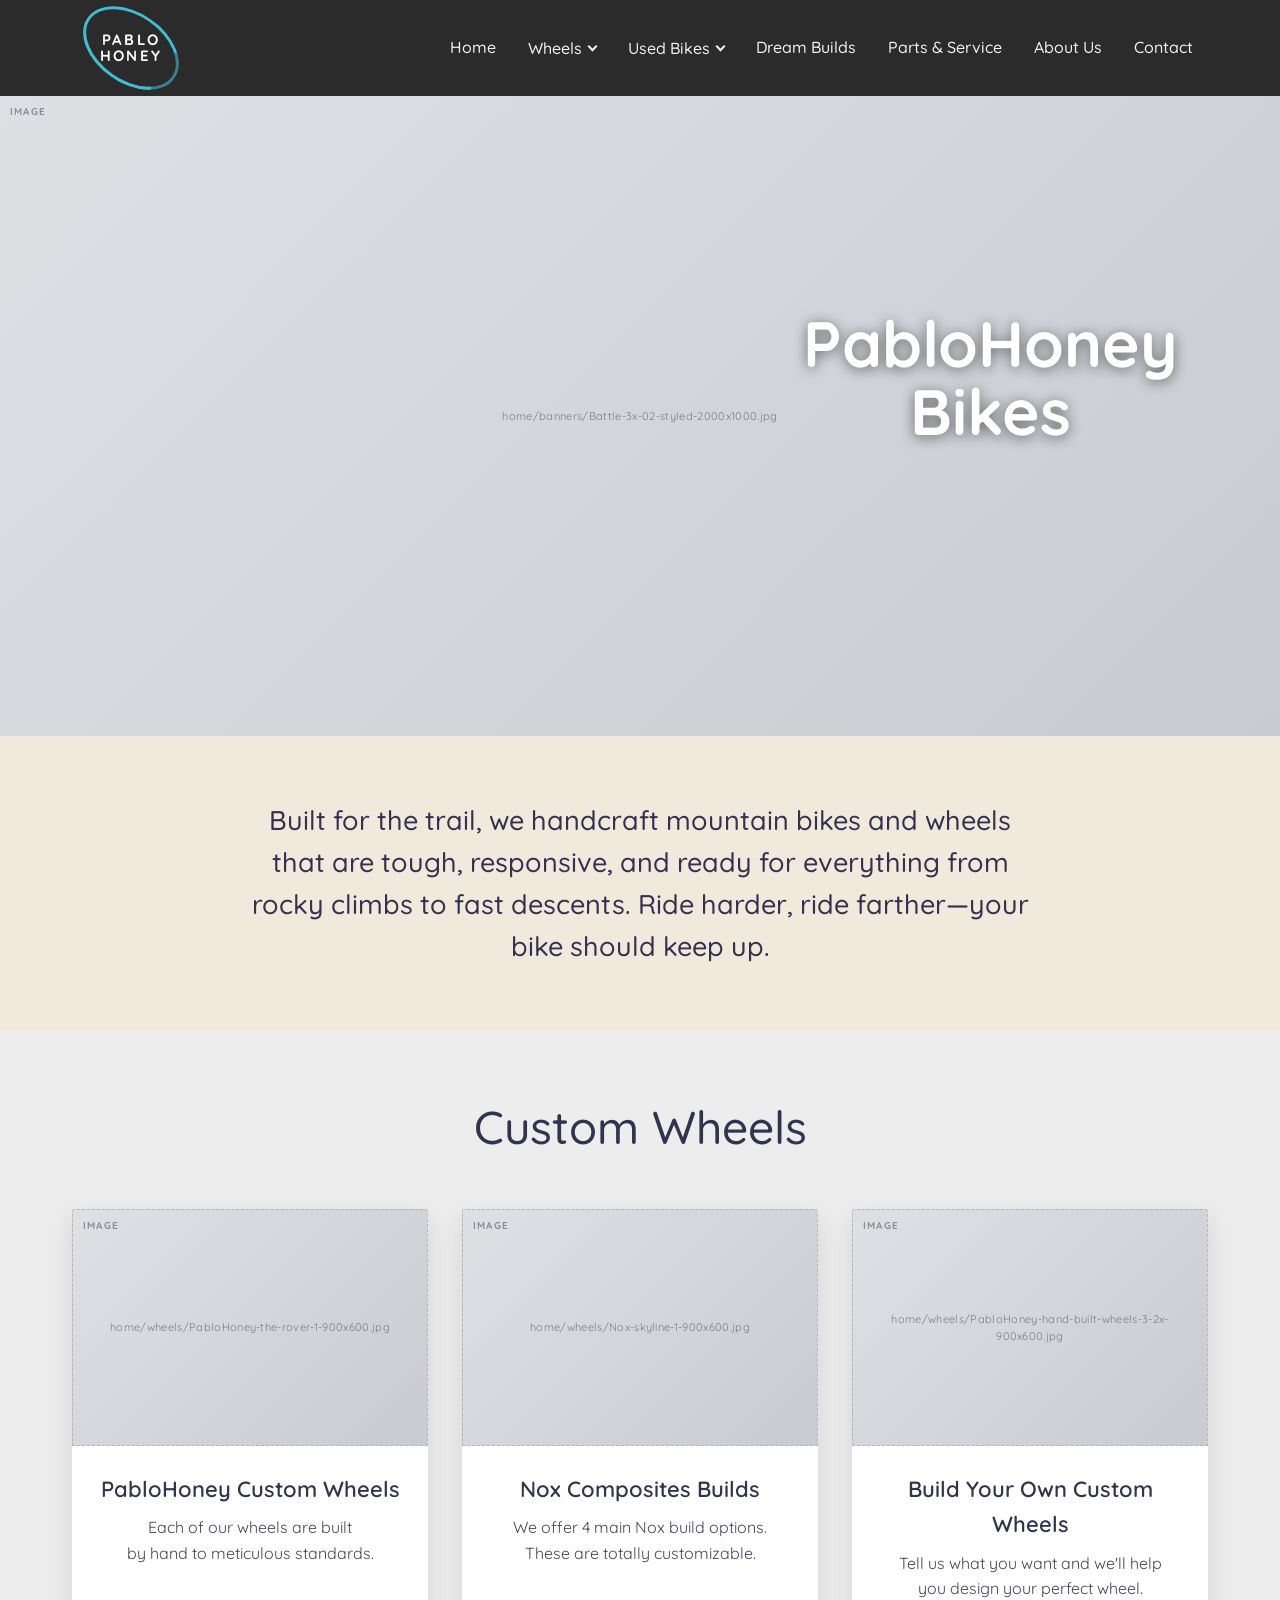
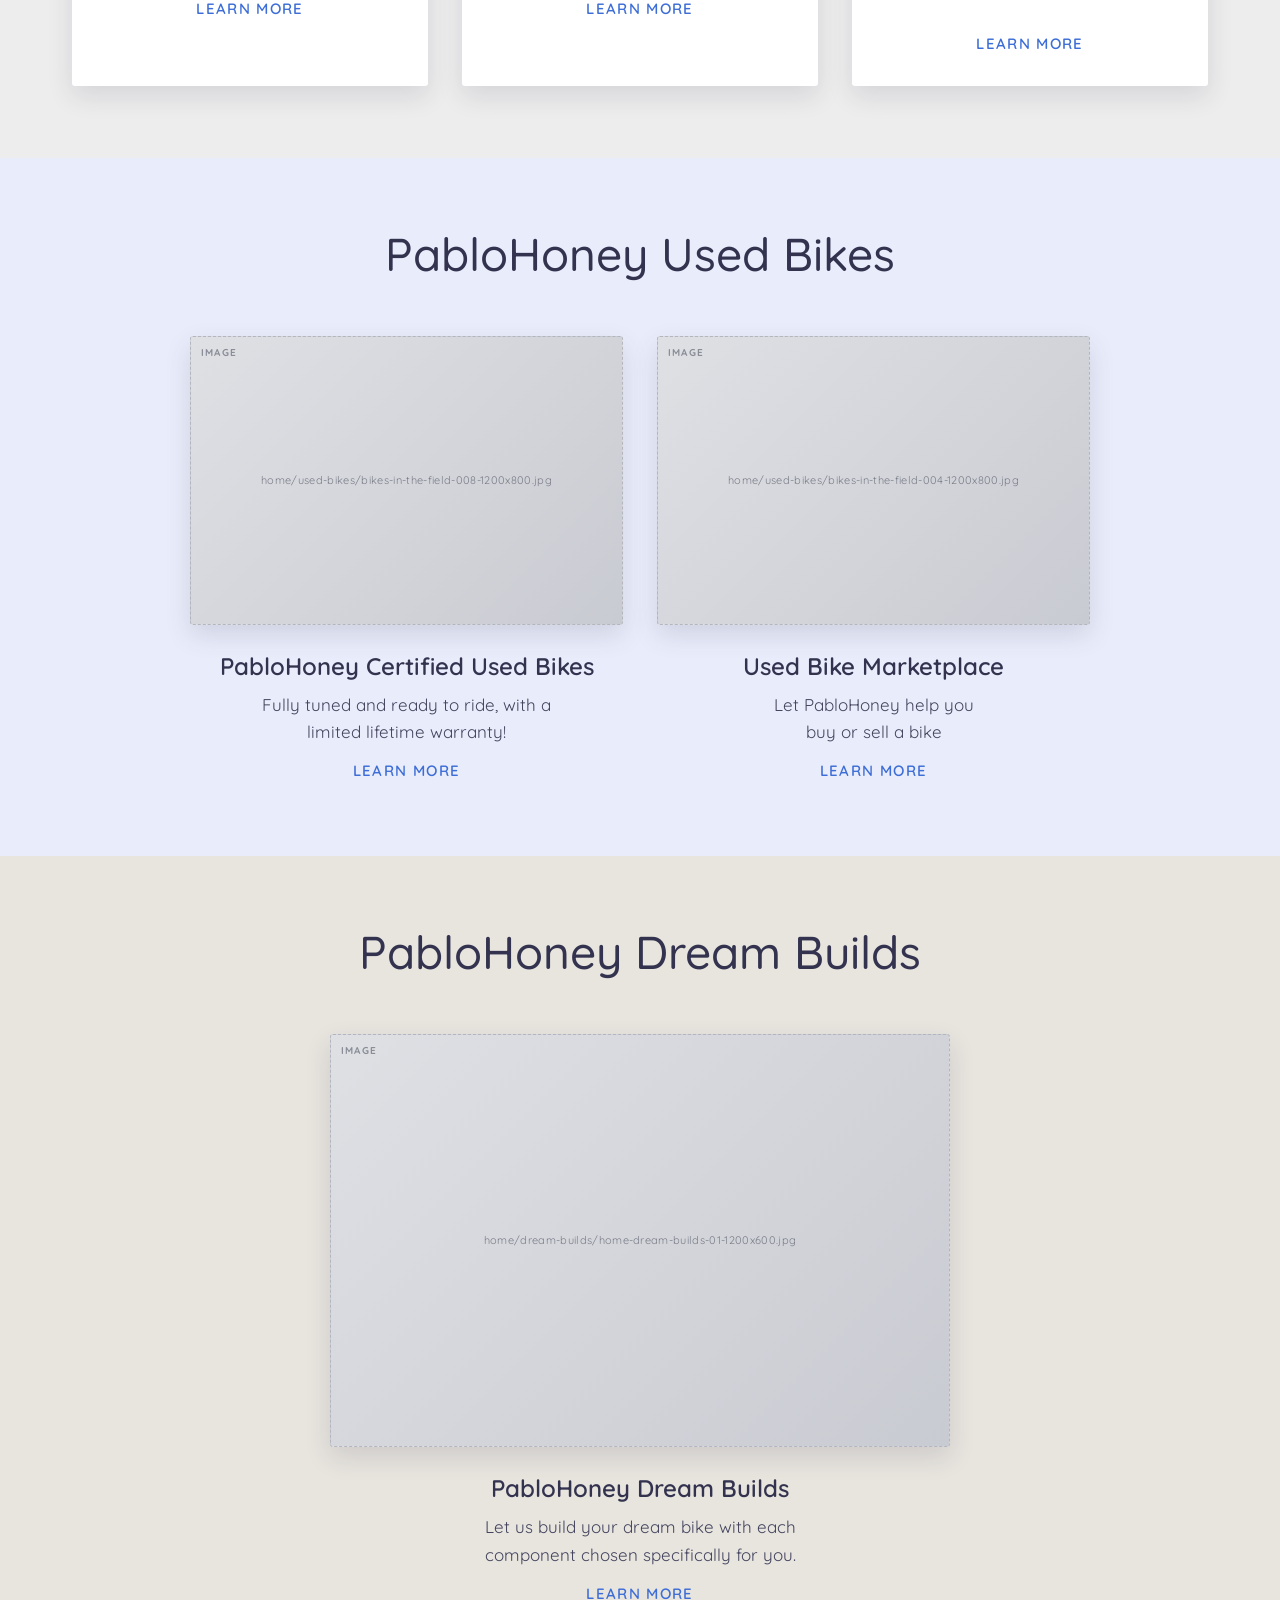
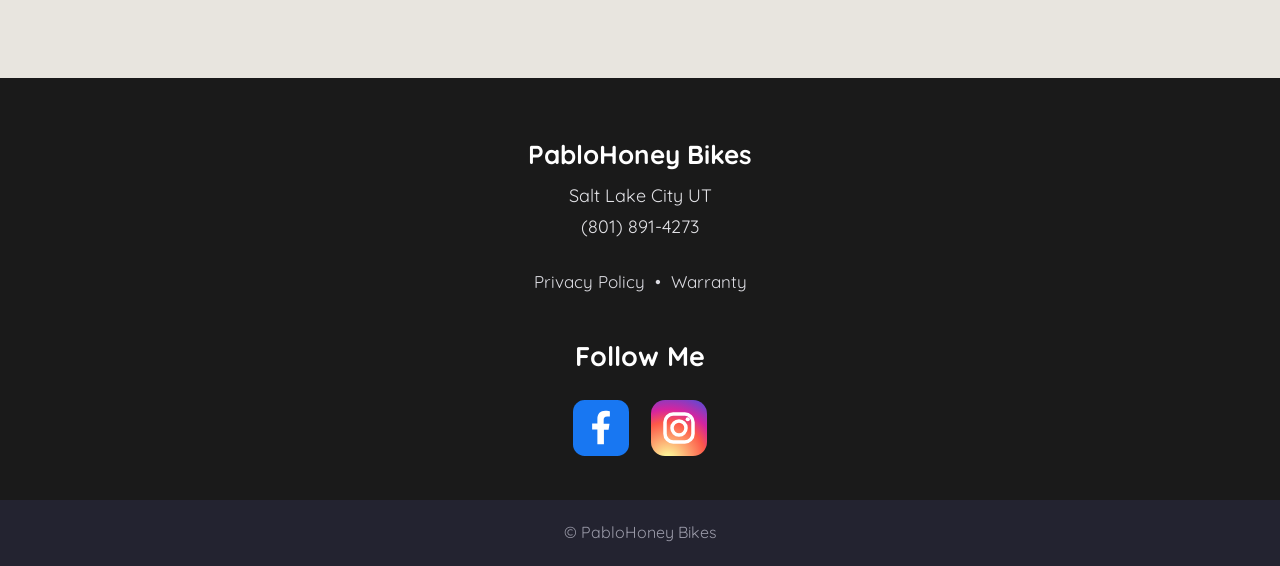
==== index.html @ 7b4810e5 "Initial 1:1 duplicate of PabloHoney Bikes site (home + 6 inner pages)" ====
<!DOCTYPE html>
<html lang="en">
<head>
<meta charset="UTF-8">
<meta name="viewport" content="width=device-width, initial-scale=1.0">
<title>PabloHoney Bikes - Home</title>
<meta name="description" content="Located in Salt Lake City, PabloHoney handcrafts mountain bikes and wheels that are tough, responsive, and ready for everything.">
<link rel="preconnect" href="https://fonts.googleapis.com">
<link rel="preconnect" href="https://fonts.gstatic.com" crossorigin>
<link href="https://fonts.googleapis.com/css2?family=Quicksand:wght@400;500;600;700&display=swap" rel="stylesheet">
<link rel="stylesheet" href="styles.css">
</head>
<body>

  <header>
    <div class="wrap bar">
      <button class="burger" id="burger" aria-label="Open menu"><span></span><span></span><span></span></button>
      <a href="index.html" class="logo" aria-label="PabloHoney Bikes">
        <span class="mark"><span class="ring"></span><span class="txt">PABLO<small>HONEY</small></span></span>
      </a>
      <nav class="desk">
        <ul class="menu">
          <li><a href="index.html">Home</a></li>
          <li><button class="top" type="button">Wheels <i class="caret"></i></button>
            <ul class="dropdown">
              <li><a href="#">Hand Built Wheels</a></li>
              <li><a href="custom-wheels.html">PabloHoney Custom Wheels</a></li>
              <li><a href="nox-builds.html">Nox Composites Builds</a></li>
              <li><a href="build-your-own.html">Build Your Own</a></li>
            </ul>
          </li>
          <li><button class="top" type="button">Used Bikes <i class="caret"></i></button>
            <ul class="dropdown">
              <li><a href="certified-used.html">Certified Used Bikes</a></li>
              <li><a href="used-marketplace.html">Used Bike Marketplace</a></li>
            </ul>
          </li>
          <li><a href="dream-builds.html">Dream Builds</a></li>
          <li><a href="#">Parts &amp; Service</a></li>
          <li><a href="#">About Us</a></li>
          <li><a href="#">Contact</a></li>
        </ul>
      </nav>
    </div>
  </header>

  <div class="scrim" id="scrim"></div>
  <aside class="drawer" id="drawer">
    <ul>
      <li class="item active"><a href="index.html">Home</a></li>
      <li class="item"><button class="top" type="button">Wheels <i class="chev"></i></button>
        <ul class="sub">
          <li><a href="#">Hand Built Wheels</a></li>
          <li><a href="custom-wheels.html">PabloHoney Custom Wheels</a></li>
          <li><a href="nox-builds.html">Nox Composites Builds</a></li>
          <li><a href="build-your-own.html">Build Your Own</a></li>
        </ul>
      </li>
      <li class="item"><button class="top" type="button">Used Bikes <i class="chev"></i></button>
        <ul class="sub">
          <li><a href="certified-used.html">Certified Used Bikes</a></li>
          <li><a href="used-marketplace.html">Used Bike Marketplace</a></li>
        </ul>
      </li>
      <li class="item"><a href="dream-builds.html">Dream Builds</a></li>
      <li class="item"><a href="#">Parts &amp; Service</a></li>
      <li class="item"><a href="#">About Us</a></li>
      <li class="item"><a href="#">Contact</a></li>
    </ul>
  </aside>

  <section class="hero">
    <div class="ph"><span>home/banners/Battle-3x-02-styled-2000x1000.jpg</span></div>
    <div class="htext">PabloHoney<br>Bikes</div>
  </section>

  <section class="intro">
    <div class="wrap">
      <p>Built for the trail, we handcraft mountain bikes and wheels that are tough, responsive, and ready for everything from rocky climbs to fast descents. Ride harder, ride farther&mdash;your bike should keep up.</p>
    </div>
  </section>

  <section class="sec wheels">
    <div class="wrap">
      <h2>Custom Wheels</h2>
      <div class="grid g3">
        <div class="card">
          <div class="ph"><span>home/wheels/PabloHoney-the-rover-1-900x600.jpg</span></div>
          <div class="cb"><h3>PabloHoney Custom Wheels</h3>
            <p>Each of our wheels are built<br>by hand to meticulous standards.</p>
            <a href="custom-wheels.html" class="learn">Learn More</a></div>
        </div>
        <div class="card">
          <div class="ph"><span>home/wheels/Nox-skyline-1-900x600.jpg</span></div>
          <div class="cb"><h3>Nox Composites Builds</h3>
            <p>We offer 4 main Nox build options.<br>These are totally customizable.</p>
            <a href="nox-builds.html" class="learn">Learn More</a></div>
        </div>
        <div class="card">
          <div class="ph"><span>home/wheels/PabloHoney-hand-built-wheels-3-2x-900x600.jpg</span></div>
          <div class="cb"><h3>Build Your Own Custom Wheels</h3>
            <p>Tell us what you want and we'll help<br>you design your perfect wheel.</p>
            <a href="build-your-own.html" class="learn">Learn More</a></div>
        </div>
      </div>
    </div>
  </section>

  <section class="sec used">
    <div class="wrap">
      <h2>PabloHoney Used Bikes</h2>
      <div class="grid g2">
        <div class="bare">
          <div class="ph"><span>home/used-bikes/bikes-in-the-field-008-1200x800.jpg</span></div>
          <h3>PabloHoney Certified Used Bikes</h3>
          <p>Fully tuned and ready to ride, with a<br>limited lifetime warranty!</p>
          <a href="certified-used.html" class="learn">Learn More</a>
        </div>
        <div class="bare">
          <div class="ph"><span>home/used-bikes/bikes-in-the-field-004-1200x800.jpg</span></div>
          <h3>Used Bike Marketplace</h3>
          <p>Let PabloHoney help you<br>buy or sell a bike</p>
          <a href="used-marketplace.html" class="learn">Learn More</a>
        </div>
      </div>
    </div>
  </section>

  <section class="sec dream">
    <div class="wrap">
      <h2>PabloHoney Dream Builds</h2>
      <div class="dreamwrap bare">
        <div class="ph"><span>home/dream-builds/home-dream-builds-01-1200x600.jpg</span></div>
        <h3>PabloHoney Dream Builds</h3>
        <p>Let us build your dream bike with each<br>component chosen specifically for you.</p>
        <a href="dream-builds.html" class="learn">Learn More</a>
      </div>
    </div>
  </section>

  <footer>
    <div class="fname">PabloHoney Bikes</div>
    <div class="fline">Salt Lake City UT</div>
    <div class="fline"><a href="tel:8018914273">(801) 891-4273</a></div>
    <div class="legal"><a href="#">Privacy Policy</a> &nbsp;&bull;&nbsp; <a href="#">Warranty</a></div>
    <div class="follow">Follow Me</div>
    <div class="socials">
      <a href="https://www.facebook.com/profile.php?id=61579531640419" target="_blank" rel="noopener" aria-label="Facebook">
        <svg viewBox="0 0 48 48"><rect width="48" height="48" rx="10" fill="#1877F2"/><path d="M30.5 25.5l.8-5.2h-5v-3.4c0-1.4.7-2.8 3-2.8h2.3V9.7s-2-.4-4-.4c-4.1 0-6.7 2.5-6.7 6.9v3.9h-4.5v5.2h4.5V38h5.6V25.5h3.7z" fill="#fff"/></svg>
      </a>
      <a href="https://www.instagram.com/pablohoneybikes" target="_blank" rel="noopener" aria-label="Instagram">
        <svg viewBox="0 0 48 48"><defs><radialGradient id="ig" cx="30%" cy="107%" r="150%">
          <stop offset="0%" stop-color="#fdf497"/><stop offset="5%" stop-color="#fdf497"/><stop offset="45%" stop-color="#fd5949"/><stop offset="60%" stop-color="#d6249f"/><stop offset="90%" stop-color="#285AEB"/></radialGradient></defs>
          <rect width="48" height="48" rx="12" fill="url(#ig)"/>
          <rect x="12" y="12" width="24" height="24" rx="7" fill="none" stroke="#fff" stroke-width="3"/>
          <circle cx="24" cy="24" r="6" fill="none" stroke="#fff" stroke-width="3"/>
          <circle cx="31.5" cy="16.5" r="1.8" fill="#fff"/></svg>
      </a>
    </div>
    <div class="copyright">&copy; PabloHoney Bikes</div>
  </footer>

<script src="site.js"></script>
</body>
</html>
---- styles.css ----
/* ===== PabloHoney Bikes - shared styles ===== */
:root{
  --header:#2b2b2b; --navy:#33334f; --navy-soft:#45455f; --blue:#3d6dd6;
  --cream:#f2e9dd; --lavender:#e9edfb; --gray-tex:#ededed; --warm-gray:#e8e5df;
  --cyan:#cbeef1; --footer:#1a1a1a; --footer-bar:#232330; --teal:#43c5da;
  --line:#d8d5cf; --field:#cfcfd6; --req:#d3453b; --maxw:1180px;
}
*{margin:0;padding:0;box-sizing:border-box}
html{scroll-behavior:smooth}
body{font-family:'Quicksand',system-ui,sans-serif;color:var(--navy);line-height:1.6;-webkit-font-smoothing:antialiased;background:#fff}
body.inner{background:var(--cream)}
a{color:inherit;text-decoration:none}
img{display:block;max-width:100%}
.wrap{max-width:var(--maxw);margin:0 auto;padding:0 22px}
.narrow{max-width:820px;margin:0 auto;padding:0 22px}

/* image placeholder (swap for real photo) */
.ph{position:relative;display:flex;align-items:center;justify-content:center;text-align:center;
    background:linear-gradient(135deg,#dfe0e4,#c9cbd2);color:#7a7d88;border:1px dashed #b3b6bf;
    font-size:11px;letter-spacing:.03em;overflow:hidden}
.ph::before{content:"IMAGE";position:absolute;top:8px;left:10px;font-weight:700;font-size:10px;letter-spacing:.12em;color:#8a8d98}
.ph span{padding:22px 14px;max-width:92%;word-break:break-word;line-height:1.5}

/* ---------- header ---------- */
header{position:sticky;top:0;z-index:200;background:var(--header)}
.bar{display:flex;align-items:center;height:96px;position:relative}
.burger{display:none;flex-direction:column;gap:6px;background:none;border:none;cursor:pointer;padding:6px}
.burger span{width:30px;height:3px;background:#e9e9e9;border-radius:2px}
.logo{display:flex;align-items:center;margin-right:auto}
.logo .mark{width:118px;height:82px;display:flex;align-items:center;justify-content:center;position:relative}
.logo .ring{position:absolute;inset:6px;border:3px solid var(--teal);border-radius:50%;border-right-color:transparent;transform:rotate(35deg);opacity:.95}
.logo .ring:after{content:"";position:absolute;inset:-3px;border:3px solid var(--teal);border-radius:50%;border-left-color:transparent;border-top-color:transparent;opacity:.6}
.logo .txt{position:relative;text-align:center;color:#fff;font-weight:700;letter-spacing:.14em;font-size:15px;line-height:1.05}
.logo .txt small{display:block;font-size:15px;font-weight:700}
nav.desk{margin-left:auto}
.menu{display:flex;align-items:center;gap:2px;list-style:none}
.menu>li{position:relative}
.menu>li>a,.menu>li>.top{display:flex;align-items:center;gap:7px;padding:10px 15px;color:#f0f0f0;font-weight:500;font-size:16px;background:none;border:none;cursor:pointer;font-family:inherit}
.menu>li>a:hover,.menu>li>.top:hover,.menu>li.open>.top{color:var(--blue)}
.caret{width:7px;height:7px;border-right:2px solid currentColor;border-bottom:2px solid currentColor;transform:rotate(45deg);margin-top:-3px}
.dropdown{position:absolute;top:100%;left:0;min-width:250px;background:#fff;list-style:none;padding:8px 0;border-radius:4px;box-shadow:0 14px 34px rgba(0,0,0,.22);opacity:0;visibility:hidden;transform:translateY(8px);transition:.18s}
.menu>li:hover .dropdown{opacity:1;visibility:visible;transform:translateY(0)}
.dropdown a{display:block;padding:11px 20px;color:var(--navy);font-size:15px;font-weight:500}
.dropdown a:hover{color:var(--blue);background:#f4f6fb}

/* mobile drawer */
.scrim{position:fixed;inset:0;background:rgba(0,0,0,.4);opacity:0;visibility:hidden;transition:.25s;z-index:300}
.scrim.show{opacity:1;visibility:visible}
.drawer{position:fixed;top:0;left:0;bottom:0;width:80%;max-width:360px;background:#fff;z-index:400;transform:translateX(-100%);transition:transform .28s ease;overflow-y:auto;padding-top:8px}
.drawer.show{transform:translateX(0)}
.drawer ul{list-style:none}
.drawer .item>a,.drawer .item>.top{display:flex;justify-content:space-between;align-items:center;width:100%;padding:20px 26px;font-size:22px;font-weight:500;color:var(--navy);border:none;border-bottom:1px solid #eee;background:none;cursor:pointer;font-family:inherit;text-align:left}
.drawer .item.active>a{color:var(--blue);background:#f5f5f5}
.drawer .item .chev{width:9px;height:9px;border-right:2px solid #9a9aa5;border-bottom:2px solid #9a9aa5;transform:rotate(-45deg)}
.drawer .sub{max-height:0;overflow:hidden;transition:max-height .25s ease;background:#fafafa}
.drawer .item.open .sub{max-height:340px}
.drawer .item.open .chev{transform:rotate(45deg)}
.drawer .sub a{display:block;padding:15px 40px;font-size:18px;color:var(--navy-soft);border-bottom:1px solid #eee}

/* ---------- home hero ---------- */
.hero{position:relative;width:100%;aspect-ratio:2/1;min-height:340px;display:flex;align-items:center;justify-content:flex-end}
.hero .ph{position:absolute;inset:0;width:100%;height:100%;border:none}
.hero .htext{position:relative;z-index:2;padding:0 8% 6% 0;text-align:center;color:#fff;font-weight:700;font-size:clamp(34px,6vw,64px);line-height:1.05;text-shadow:0 2px 14px rgba(0,0,0,.55)}
.intro{background:var(--cream);padding:64px 0}
.intro p{max-width:780px;margin:0 auto;text-align:center;font-size:clamp(20px,2.4vw,27px);font-weight:500;color:var(--navy);line-height:1.55}
.sec{padding:60px 0 72px}
.sec.wheels{background:var(--gray-tex)}.sec.used{background:var(--lavender)}.sec.dream{background:var(--warm-gray)}
.sec h2{text-align:center;font-weight:500;font-size:clamp(30px,4.4vw,46px);color:var(--navy);margin-bottom:44px}
.grid{display:grid;gap:34px}
.grid.g3{grid-template-columns:repeat(3,1fr)}
.grid.g2{grid-template-columns:repeat(2,1fr);max-width:900px;margin:0 auto}
.card{background:#fff;border-radius:3px;box-shadow:0 10px 26px rgba(40,40,70,.12);overflow:hidden;text-align:center}
.card .ph{width:100%;aspect-ratio:3/2}
.card .cb{padding:26px 22px 30px}
.card h3{font-weight:600;font-size:22px;color:var(--navy);margin-bottom:8px}
.card p{font-size:16px;color:var(--navy-soft);margin-bottom:16px}
.bare{text-align:center}
.bare .ph{width:100%;aspect-ratio:3/2;border-radius:3px;box-shadow:0 10px 26px rgba(40,40,70,.14)}
.bare h3{font-weight:600;font-size:24px;color:var(--navy);margin-top:22px}
.bare p{font-size:17px;color:var(--navy-soft);margin-top:6px}
.dreamwrap{max-width:620px;margin:0 auto}
.learn{display:inline-block;margin-top:14px;color:var(--blue);font-weight:600;font-size:15px;letter-spacing:.09em;text-transform:uppercase}
.learn:hover{text-decoration:underline}

/* ---------- inner page banner ---------- */
.banner{background:var(--cyan);position:relative;overflow:hidden;padding:46px 0 58px}
.banner h1{color:var(--navy);font-weight:500;font-size:clamp(30px,5vw,46px);line-height:1.1}
.banner::after{content:"";position:absolute;left:0;right:0;bottom:-1px;height:46px;background:var(--cream);clip-path:polygon(0 100%,100% 0,100% 100%)}
.pagebody{padding:20px 0 60px}
.pagebody h2{font-weight:600;font-size:clamp(22px,3vw,30px);color:var(--navy);margin:6px 0 16px}
.pagebody h3.sub{font-weight:600;font-size:20px;color:var(--navy);margin:26px 0 10px}
.pagebody p{font-size:17px;color:var(--navy);margin-bottom:16px}
.pagebody a.link{color:var(--blue);font-weight:600}
.pagebody a.link:hover{text-decoration:underline}
.pagebody ul.checks,.pagebody ol.steps{margin:0 0 18px 22px}
.pagebody ul.checks li,.pagebody ol.steps li{font-size:17px;margin-bottom:7px}
.strong-note{font-weight:600;color:var(--navy)}

/* wheel option cards */
.wgrid{display:grid;grid-template-columns:repeat(auto-fit,minmax(240px,1fr));gap:26px;margin:26px 0 10px}
.wcard{background:#fff;border:1px solid var(--line);box-shadow:7px 7px 0 rgba(0,0,0,.06);padding:18px}
.wcard .t{color:var(--blue);font-weight:600;font-size:20px;margin-bottom:12px}
.wcard .ph{width:100%;aspect-ratio:4/3;margin-bottom:14px}
.wcard p{font-size:15px;color:var(--navy);margin:0}
.wcard .lm{color:var(--blue);font-style:italic;font-weight:600}

/* component image gallery (build your own) */
.gallery{display:grid;grid-template-columns:repeat(2,1fr);gap:20px;margin:28px 0}
.gallery .ph{aspect-ratio:3/2}

/* bike listings (certified used) */
.listing{background:#fff;border:1px solid var(--line);box-shadow:7px 7px 0 rgba(0,0,0,.06);padding:20px;margin-bottom:28px}
.listing .ph{width:100%;aspect-ratio:3/2;margin-bottom:16px}
.listing .lt{color:var(--blue);font-weight:600;font-size:22px;margin-bottom:6px}
.listing .type{font-weight:600;font-size:16px;margin-bottom:10px}
.listing ul{margin:0 0 12px 20px}
.listing ul li{font-size:15px;margin-bottom:4px}
.listing .price{font-weight:700;font-size:17px;margin-bottom:14px}
.btn-out{display:inline-block;border:1px solid var(--blue);color:var(--blue);padding:8px 22px;border-radius:6px;font-size:14px;font-weight:600}
.btn-out:hover{background:var(--blue);color:#fff}

/* ---------- forms ---------- */
.form-box{background:#fff;border:1px solid #2b2b2b;padding:34px 28px;max-width:660px;margin:40px auto 0}
.form-title{text-align:center;font-weight:700;font-size:22px;color:var(--navy);margin-bottom:22px;line-height:1.25}
.form-intro{font-weight:600;color:var(--navy);margin-bottom:20px}
.form-h{font-weight:600;font-size:24px;color:var(--navy);margin:26px 0 4px}
.helper{font-size:13px;color:#8a8a94;margin-bottom:12px}
.field{margin:16px 0}
.field label.q{display:block;font-size:17px;color:var(--navy);margin-bottom:7px;font-weight:500}
.req{color:var(--req)}
.form-box input[type=text],.form-box input[type=email],.form-box input[type=tel],.form-box textarea{
  width:100%;padding:12px;border:1px solid var(--field);border-radius:4px;font-family:inherit;font-size:16px;color:var(--navy);background:#fff}
.form-box textarea{min-height:110px;resize:vertical}
.opts{display:flex;flex-wrap:wrap;gap:10px 26px;margin-top:6px}
.opts label{display:flex;align-items:center;gap:8px;font-size:16px;color:var(--navy);cursor:pointer}
.dash{border:none;border-top:2px dashed #bcbcc4;margin:26px 0}
.disc-strong{font-weight:700;color:var(--navy);margin-top:8px}
.disc{color:var(--navy);margin-top:10px}
.captcha{display:flex;align-items:center;gap:12px;border:1px solid #d0d0d6;border-radius:4px;padding:12px 14px;max-width:300px;margin:22px 0;font-size:15px;color:#555;background:#fafafa}
.captcha .box{width:26px;height:26px;border:2px solid #c4c4cc;border-radius:3px;background:#fff}
.captcha .brand{margin-left:auto;font-size:10px;color:#9a9aa2;text-align:right;line-height:1.3}
.submit{background:var(--blue);color:#fff;border:none;padding:12px 30px;border-radius:6px;font-size:16px;font-weight:600;cursor:pointer;font-family:inherit}
.submit:hover{background:#335fc0}

/* social share row */
.share{display:flex;gap:8px;padding:22px 0 6px}
.share a{width:34px;height:34px;border-radius:5px;display:flex;align-items:center;justify-content:center;color:#fff;font-weight:700;font-size:15px}
.share .x{background:#000}.share .fb{background:#1877F2}.share .li{background:#0A66C2}.share .em{background:#6c7a89}

/* ---------- footer ---------- */
footer{background:var(--footer);color:#fff;text-align:center;padding:56px 20px 0}
footer .fname{font-weight:700;font-size:26px;margin-bottom:6px}
footer .fline{font-size:18px;color:#e2e2e6;margin:2px 0}
footer .fline a{color:#e2e2e6}
footer .legal{margin-top:26px;font-size:17px;color:#dcdce2}
footer .legal a:hover{color:var(--teal)}
footer .follow{margin-top:40px;font-weight:700;font-size:27px}
.socials{display:flex;gap:22px;justify-content:center;margin:22px 0 44px}
.socials a{width:56px;height:56px;display:flex;align-items:center;justify-content:center}
.socials svg{width:56px;height:56px}
.copyright{background:var(--footer-bar);color:#9a9aa8;padding:20px;font-size:16px;margin:0 -20px}

/* ---------- responsive ---------- */
@media(max-width:860px){
  .bar{height:78px}
  nav.desk{display:none}
  .burger{display:flex;margin-right:16px}
  .logo{margin:0 auto;transform:translateX(-23px)}
  .grid.g3,.grid.g2{grid-template-columns:1fr;max-width:520px;margin:0 auto}
  .hero{aspect-ratio:auto;min-height:440px}.hero .htext{padding:0 6% 40px 0}
  .gallery{grid-template-columns:1fr 1fr}
}
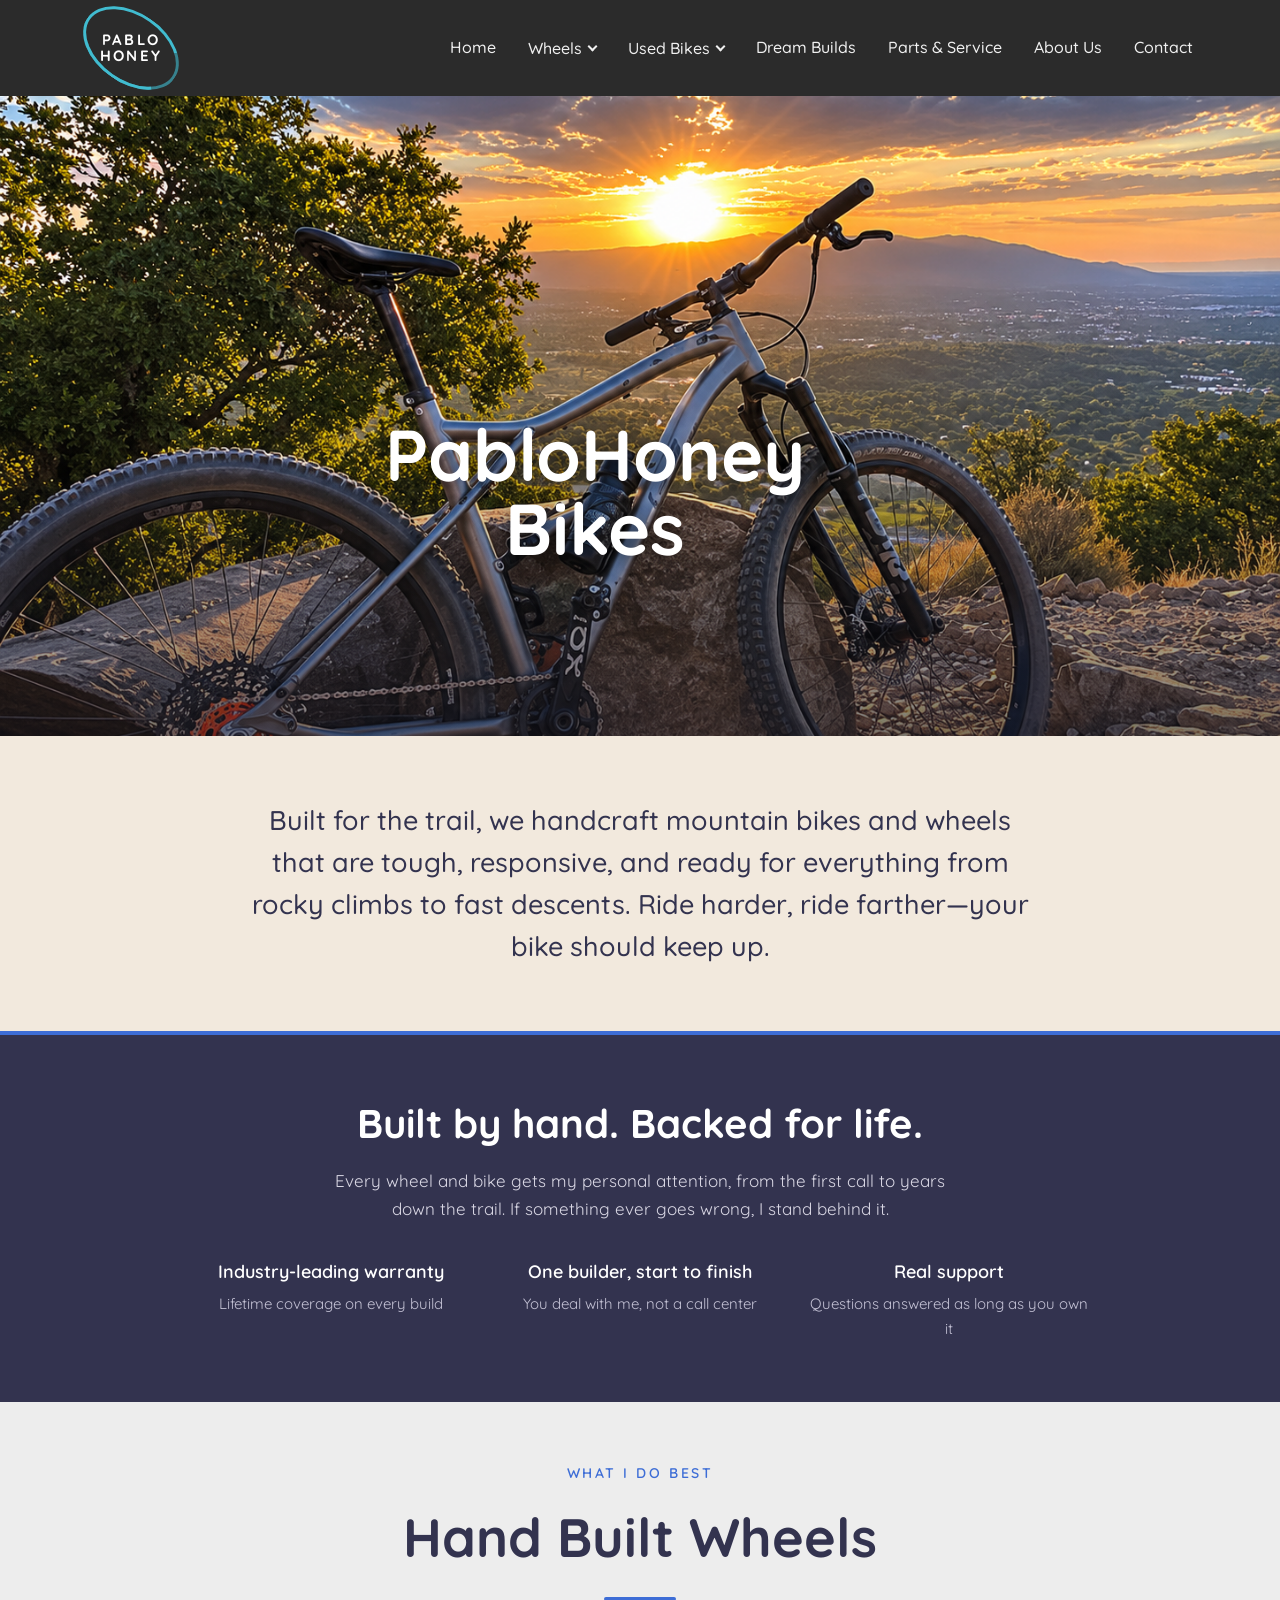
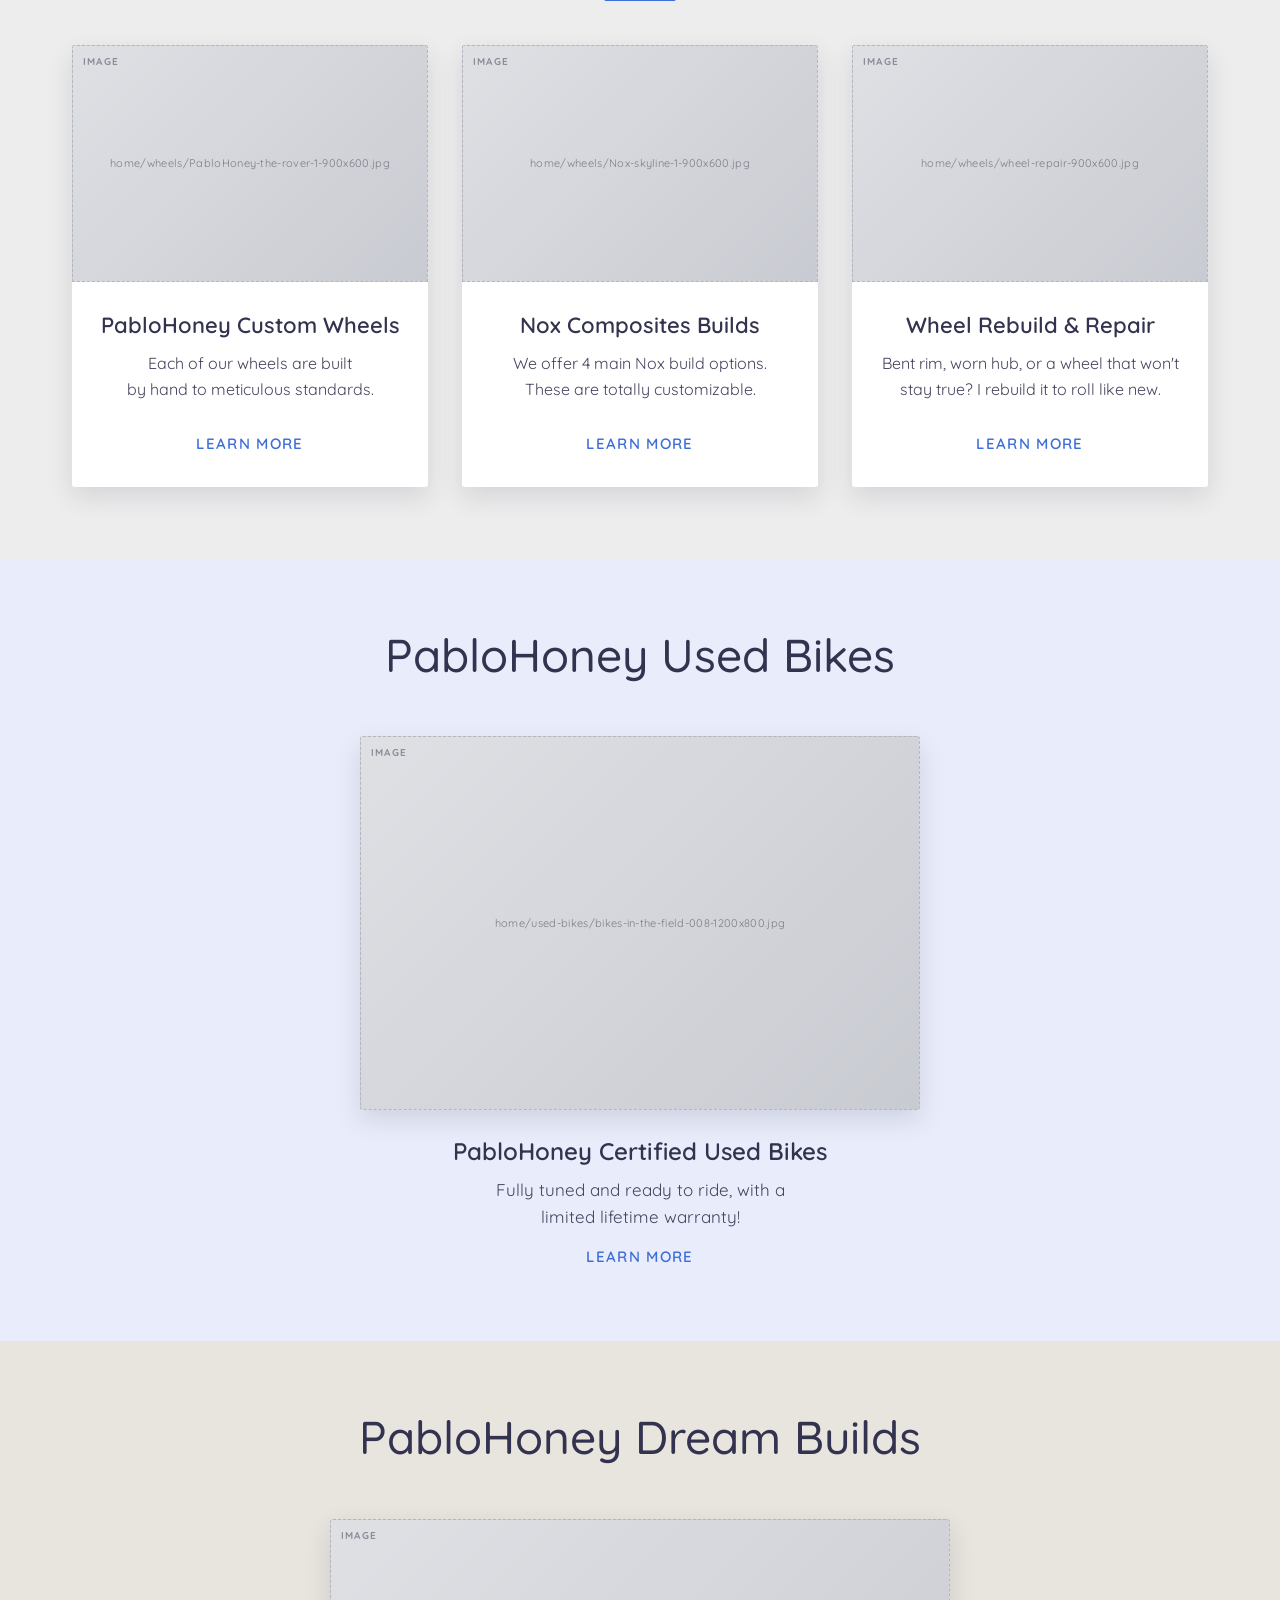
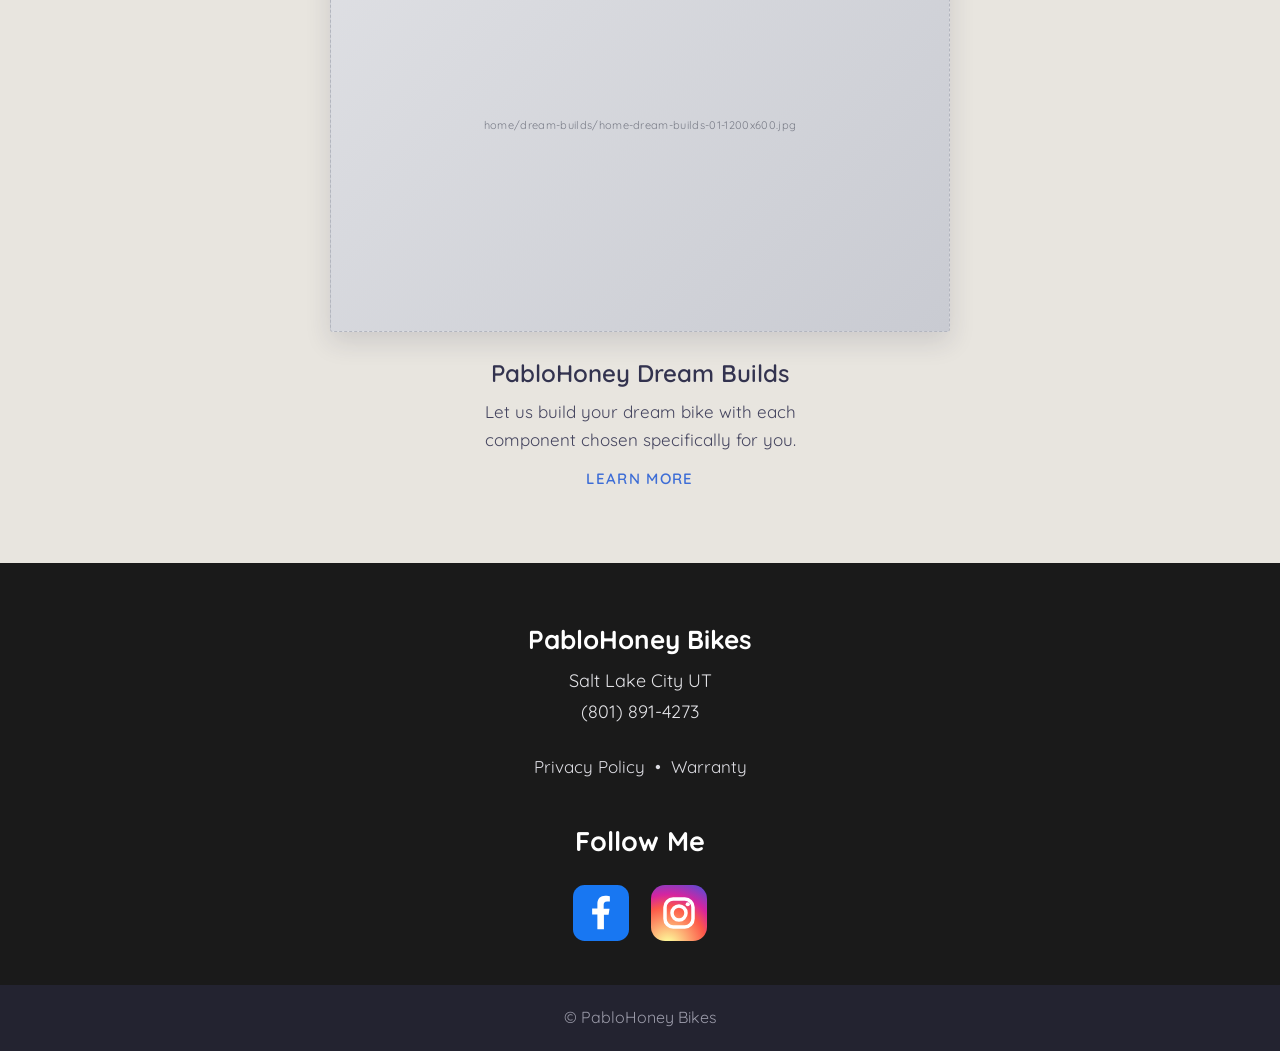
==== commit d07ae7c6: "Homepage revisions: new sunset hero, warranty band, Hand Built Wheels, rebuild/repair card, single u" ====
--- a/index.html
+++ b/index.html
@@ -4,7 +4,7 @@
 <meta charset="UTF-8">
 <meta name="viewport" content="width=device-width, initial-scale=1.0">
 <title>PabloHoney Bikes - Home</title>
-<meta name="description" content="Located in Salt Lake City, PabloHoney handcrafts mountain bikes and wheels that are tough, responsive, and ready for everything.">
+<meta name="description" content="Hand-built mountain bike wheels and custom dream bikes, built by hand in Salt Lake City and backed for life.">
 <link rel="preconnect" href="https://fonts.googleapis.com">
 <link rel="preconnect" href="https://fonts.gstatic.com" crossorigin>
 <link href="https://fonts.googleapis.com/css2?family=Quicksand:wght@400;500;600;700&display=swap" rel="stylesheet">
@@ -26,13 +26,12 @@
               <li><a href="#">Hand Built Wheels</a></li>
               <li><a href="custom-wheels.html">PabloHoney Custom Wheels</a></li>
               <li><a href="nox-builds.html">Nox Composites Builds</a></li>
-              <li><a href="build-your-own.html">Build Your Own</a></li>
+              <li><a href="#">Wheel Rebuild &amp; Repair</a></li>
             </ul>
           </li>
           <li><button class="top" type="button">Used Bikes <i class="caret"></i></button>
             <ul class="dropdown">
               <li><a href="certified-used.html">Certified Used Bikes</a></li>
-              <li><a href="used-marketplace.html">Used Bike Marketplace</a></li>
             </ul>
           </li>
           <li><a href="dream-builds.html">Dream Builds</a></li>
@@ -53,13 +52,12 @@
           <li><a href="#">Hand Built Wheels</a></li>
           <li><a href="custom-wheels.html">PabloHoney Custom Wheels</a></li>
           <li><a href="nox-builds.html">Nox Composites Builds</a></li>
-          <li><a href="build-your-own.html">Build Your Own</a></li>
+          <li><a href="#">Wheel Rebuild &amp; Repair</a></li>
         </ul>
       </li>
       <li class="item"><button class="top" type="button">Used Bikes <i class="chev"></i></button>
         <ul class="sub">
           <li><a href="certified-used.html">Certified Used Bikes</a></li>
-          <li><a href="used-marketplace.html">Used Bike Marketplace</a></li>
         </ul>
       </li>
       <li class="item"><a href="dream-builds.html">Dream Builds</a></li>
@@ -69,20 +67,37 @@
     </ul>
   </aside>
 
+  <!-- HERO -->
   <section class="hero">
-    <div class="ph"><span>home/banners/Battle-3x-02-styled-2000x1000.jpg</span></div>
-    <div class="htext">PabloHoney<br>Bikes</div>
+    <img class="hero-photo" src="hero-sunset.png" alt="Hand-built mountain bike at sunset overlooking the Salt Lake valley">
+    <div class="wrap hero-inner"><div class="htext">PabloHoney<br>Bikes</div></div>
   </section>
 
+  <!-- INTRO -->
   <section class="intro">
     <div class="wrap">
       <p>Built for the trail, we handcraft mountain bikes and wheels that are tough, responsive, and ready for everything from rocky climbs to fast descents. Ride harder, ride farther&mdash;your bike should keep up.</p>
     </div>
   </section>
 
+  <!-- PROMISE / WARRANTY -->
+  <section class="promise">
+    <div class="wrap">
+      <h2>Built by hand. Backed for life.</h2>
+      <p>Every wheel and bike gets my personal attention, from the first call to years down the trail. If something ever goes wrong, I stand behind it.</p>
+      <div class="promise-grid">
+        <div><strong>Industry-leading warranty</strong><span>Lifetime coverage on every build</span></div>
+        <div><strong>One builder, start to finish</strong><span>You deal with me, not a call center</span></div>
+        <div><strong>Real support</strong><span>Questions answered as long as you own it</span></div>
+      </div>
+    </div>
+  </section>
+
+  <!-- HAND BUILT WHEELS -->
   <section class="sec wheels">
     <div class="wrap">
-      <h2>Custom Wheels</h2>
+      <span class="eyebrow-blue">What I do best</span>
+      <h2 class="pop">Hand Built Wheels</h2>
       <div class="grid g3">
         <div class="card">
           <div class="ph"><span>home/wheels/PabloHoney-the-rover-1-900x600.jpg</span></div>
@@ -97,35 +112,31 @@
             <a href="nox-builds.html" class="learn">Learn More</a></div>
         </div>
         <div class="card">
-          <div class="ph"><span>home/wheels/PabloHoney-hand-built-wheels-3-2x-900x600.jpg</span></div>
-          <div class="cb"><h3>Build Your Own Custom Wheels</h3>
-            <p>Tell us what you want and we'll help<br>you design your perfect wheel.</p>
-            <a href="build-your-own.html" class="learn">Learn More</a></div>
+          <div class="ph"><span>home/wheels/wheel-repair-900x600.jpg</span></div>
+          <div class="cb"><h3>Wheel Rebuild &amp; Repair</h3>
+            <p>Bent rim, worn hub, or a wheel that won't<br>stay true? I rebuild it to roll like new.</p>
+            <a href="#" class="learn">Learn More</a></div>
         </div>
       </div>
     </div>
   </section>
 
+  <!-- USED BIKES (single) -->
   <section class="sec used">
     <div class="wrap">
       <h2>PabloHoney Used Bikes</h2>
-      <div class="grid g2">
+      <div class="single">
         <div class="bare">
           <div class="ph"><span>home/used-bikes/bikes-in-the-field-008-1200x800.jpg</span></div>
           <h3>PabloHoney Certified Used Bikes</h3>
           <p>Fully tuned and ready to ride, with a<br>limited lifetime warranty!</p>
           <a href="certified-used.html" class="learn">Learn More</a>
         </div>
-        <div class="bare">
-          <div class="ph"><span>home/used-bikes/bikes-in-the-field-004-1200x800.jpg</span></div>
-          <h3>Used Bike Marketplace</h3>
-          <p>Let PabloHoney help you<br>buy or sell a bike</p>
-          <a href="used-marketplace.html" class="learn">Learn More</a>
-        </div>
       </div>
     </div>
   </section>
 
+  <!-- DREAM BUILDS -->
   <section class="sec dream">
     <div class="wrap">
       <h2>PabloHoney Dream Builds</h2>
--- a/styles.css
+++ b/styles.css
@@ -170,3 +170,36 @@
   .hero{aspect-ratio:auto;min-height:440px}.hero .htext{padding:0 6% 40px 0}
   .gallery{grid-template-columns:1fr 1fr}
 }
+
+/* ===== homepage updates (page-by-page revisions) ===== */
+/* hero with real photo + readable scrim */
+.hero-photo{position:absolute;inset:0;width:100%;height:100%;object-fit:cover;z-index:0}
+.hero{justify-content:center;align-items:flex-end}
+.hero::after{content:"";position:absolute;inset:0;z-index:1;
+  background:linear-gradient(0deg,rgba(20,20,30,.55),rgba(20,20,30,.05) 42%,rgba(20,20,30,0) 70%)}
+.hero-inner{position:relative;z-index:2;width:100%;text-align:center;padding-bottom:8%}
+.hero .htext{color:#fff;font-weight:700;font-size:clamp(38px,6.5vw,72px);line-height:1.03;
+  text-shadow:0 3px 18px rgba(0,0,0,.6)}
+
+/* promise / warranty band */
+.promise{background:var(--navy);color:var(--cream);text-align:center;padding:56px 0 60px;
+  border-top:4px solid var(--blue)}
+.promise h2{font-weight:700;font-size:clamp(26px,3.6vw,40px);color:#fff;margin-bottom:12px}
+.promise > .wrap > p{max-width:640px;margin:0 auto;color:#d9d7e4;font-size:17px}
+.promise-grid{display:grid;grid-template-columns:repeat(3,1fr);gap:26px;max-width:900px;margin:36px auto 0}
+.promise-grid strong{display:block;color:#fff;font-size:18px;font-weight:600;margin-bottom:4px}
+.promise-grid span{color:#c3c1d4;font-size:15px}
+
+/* popped section title (Hand Built Wheels) */
+.eyebrow-blue{display:block;text-align:center;font-weight:600;font-size:14px;letter-spacing:.18em;
+  text-transform:uppercase;color:var(--blue);margin-bottom:10px}
+.sec h2.pop{font-weight:700;font-size:clamp(34px,5.2vw,54px);margin-bottom:44px}
+.sec h2.pop::after{content:"";display:block;width:72px;height:4px;background:var(--blue);
+  border-radius:2px;margin:16px auto 0}
+
+/* single centered used-bikes item */
+.single{max-width:560px;margin:0 auto}
+
+@media(max-width:760px){
+  .promise-grid{grid-template-columns:1fr;gap:20px;max-width:360px}
+}
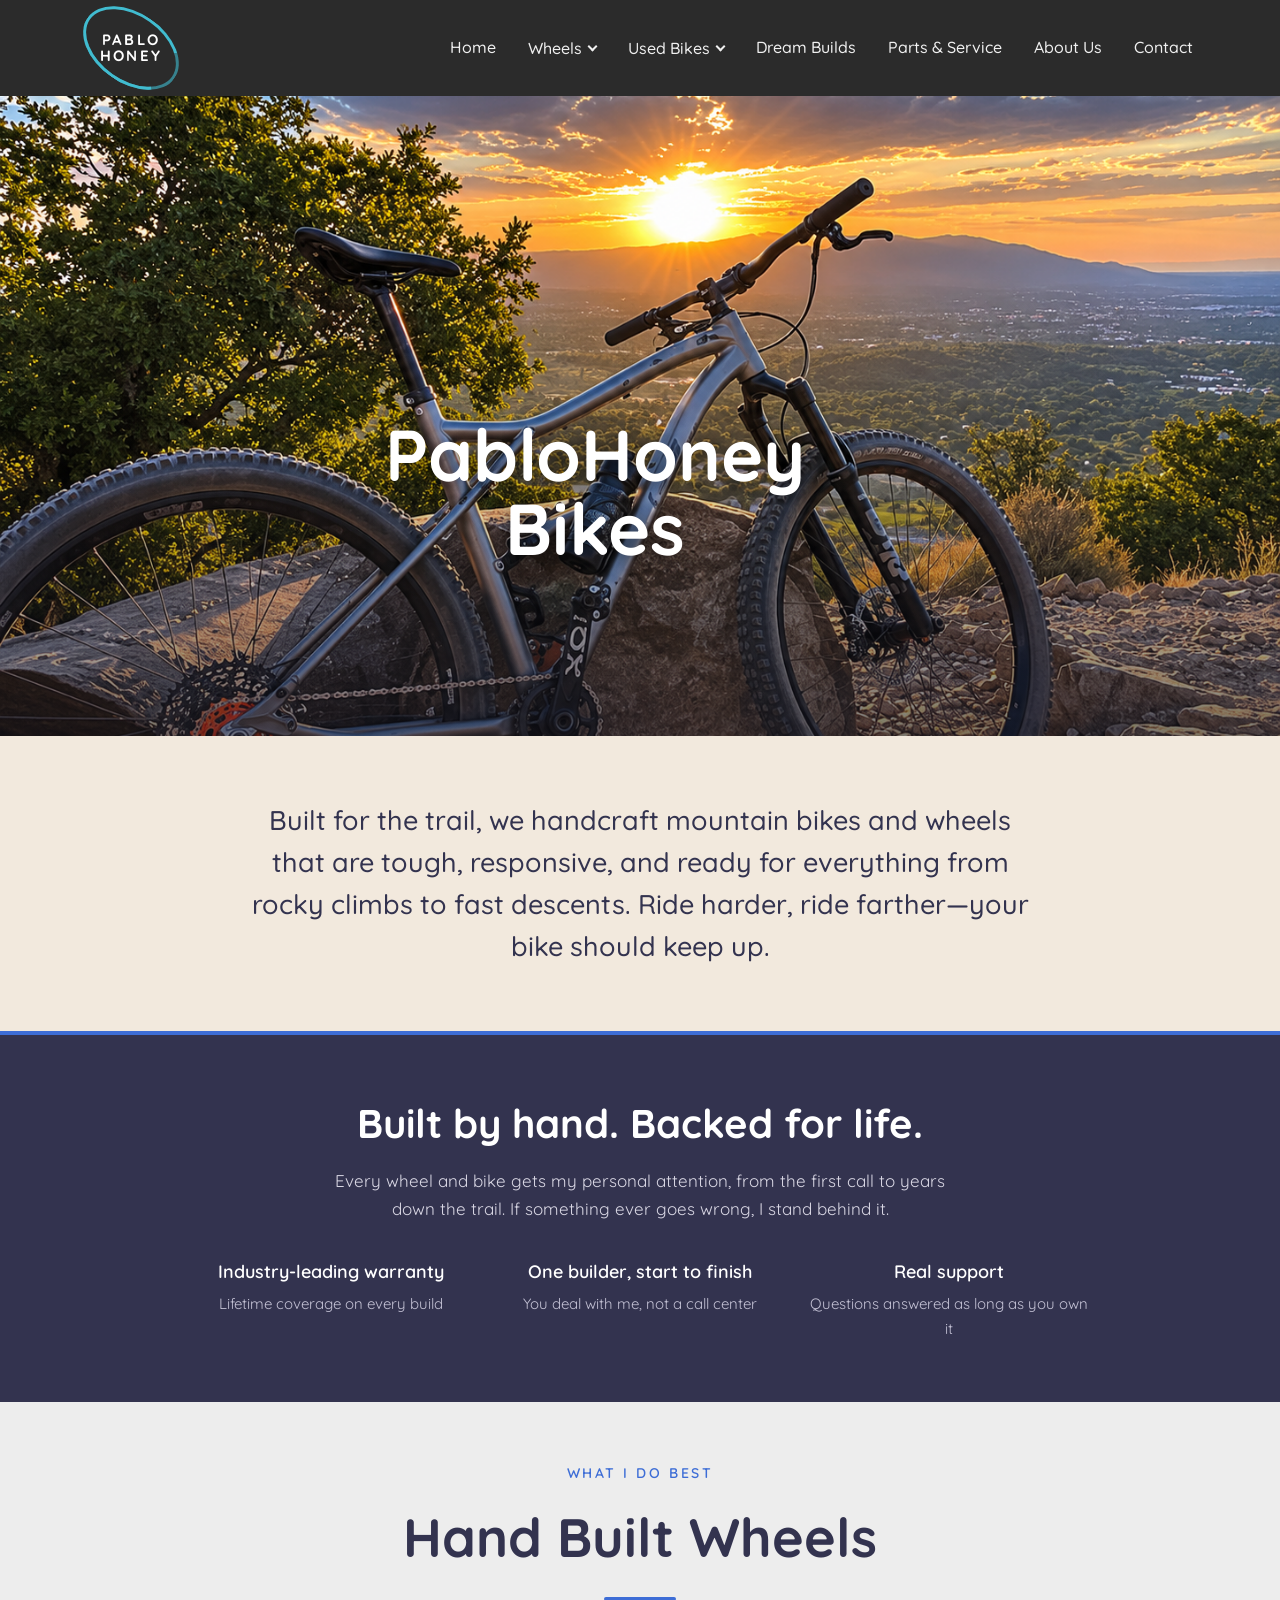
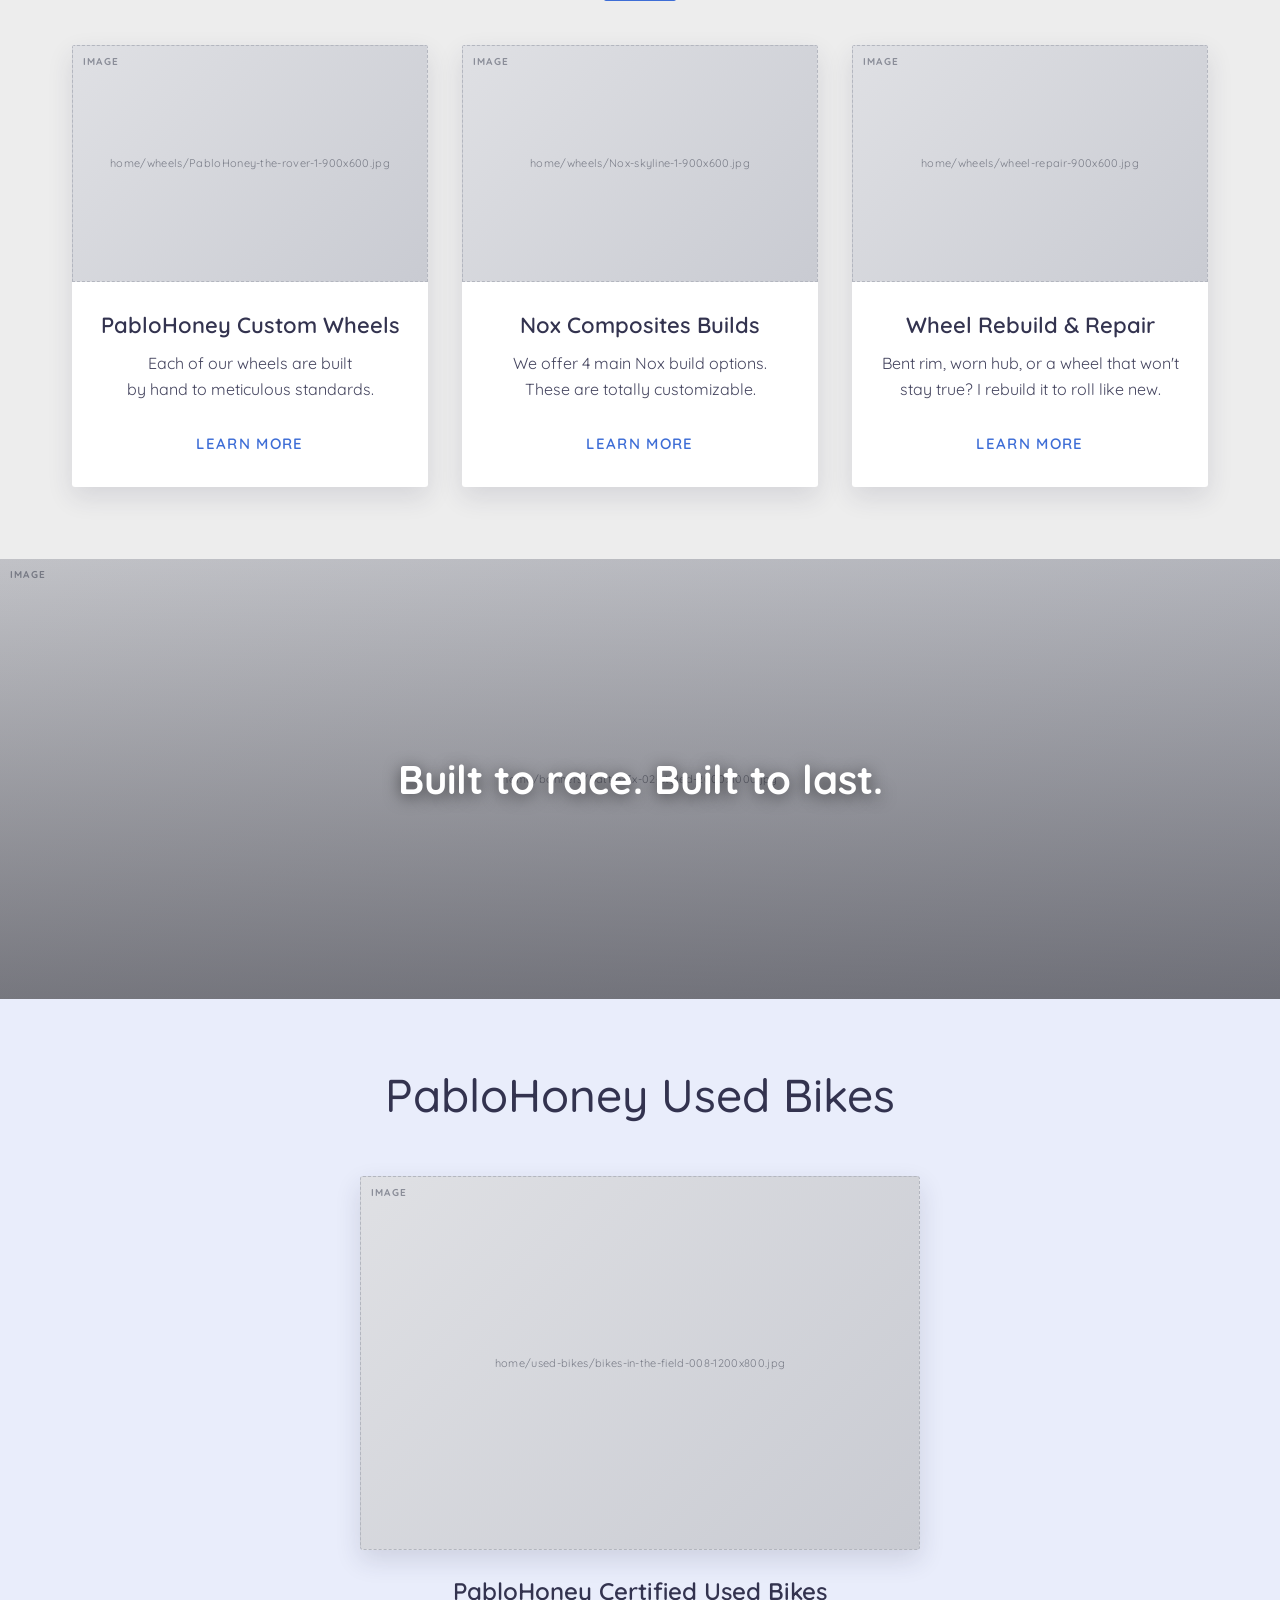
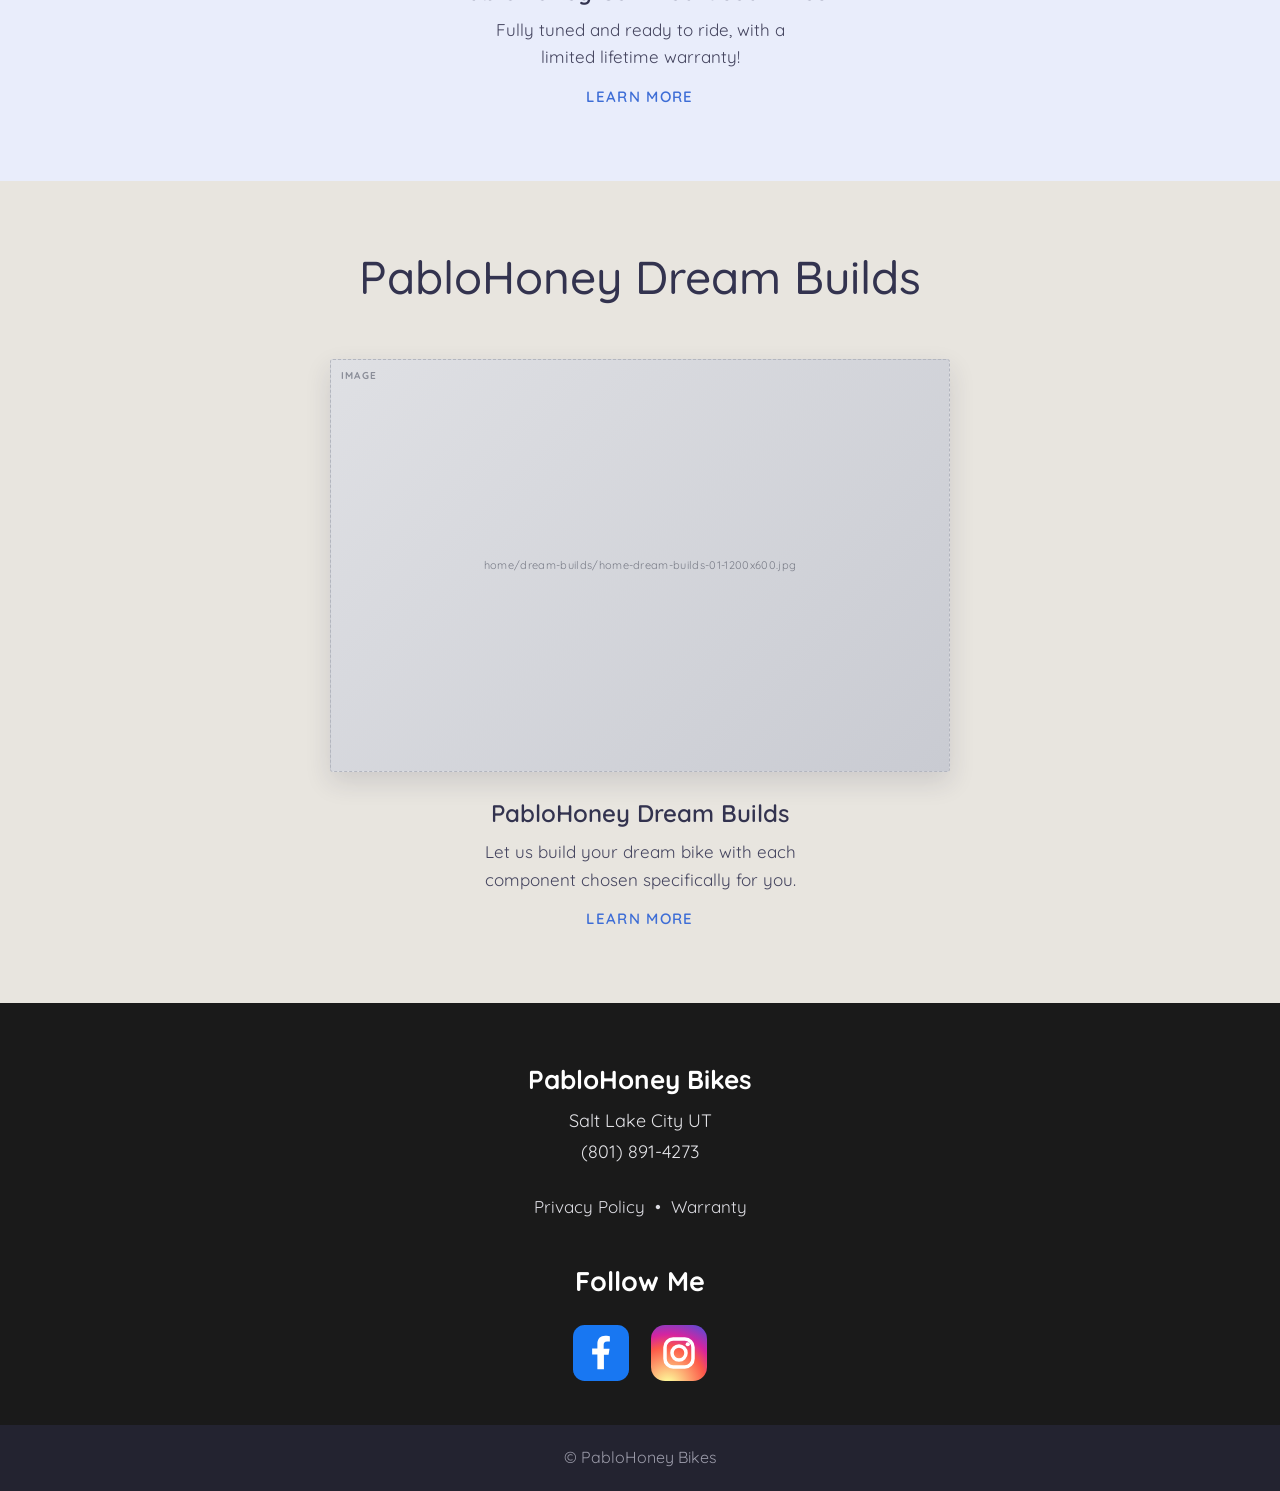
==== commit a49f4694: "Homepage: add racers action band between wheels and used bikes" ====
--- a/index.html
+++ b/index.html
@@ -121,6 +121,12 @@
     </div>
   </section>
 
+  <!-- ACTION BAND (racers photo kept from old hero) -->
+  <section class="action-band">
+    <div class="ph"><span>home/banners/Battle-3x-02-styled-2000x1000.jpg</span></div>
+    <div class="action-cap">Built to race. Built to last.</div>
+  </section>
+
   <!-- USED BIKES (single) -->
   <section class="sec used">
     <div class="wrap">
--- a/styles.css
+++ b/styles.css
@@ -203,3 +203,45 @@
 @media(max-width:760px){
   .promise-grid{grid-template-columns:1fr;gap:20px;max-width:360px}
 }
+
+/* ===== wheel configurator forms: dropdowns + notes ===== */
+.form-box select{width:100%;padding:12px 40px 12px 12px;border:1px solid var(--field);border-radius:4px;
+  font-family:inherit;font-size:16px;color:var(--navy);background:#fff;appearance:none;-webkit-appearance:none;
+  background-image:url("data:image/svg+xml;utf8,<svg xmlns='http://www.w3.org/2000/svg' width='12' height='8' viewBox='0 0 12 8'><path d='M1 1l5 5 5-5' stroke='%2345455f' stroke-width='2' fill='none' stroke-linecap='round' stroke-linejoin='round'/></svg>");
+  background-repeat:no-repeat;background-position:right 14px center}
+.estimate-note{background:#eef3ff;border-left:4px solid var(--blue);padding:13px 16px;border-radius:4px;
+  color:var(--navy);font-weight:500;margin:0 0 22px}
+.tubeless{background:#f3efe6;border:1px dashed #cfc7b5;padding:12px 16px;border-radius:4px;
+  color:var(--navy);font-size:15px;margin:4px 0 20px}
+.svc{margin:6px 0 22px 20px}
+.svc li{font-size:17px;margin-bottom:7px}
+
+/* ===== SOLD stamp on used-bike listings ===== */
+.listing .ph{position:relative}
+.sold-stamp{position:absolute;inset:0;display:flex;align-items:center;justify-content:center;
+  background:rgba(15,20,30,.5);z-index:2}
+.sold-stamp b{color:#fff;background:#c62b2b;border:3px solid #fff;border-radius:5px;
+  padding:8px 30px;font-size:clamp(26px,6vw,50px);font-weight:700;letter-spacing:.14em;
+  transform:rotate(-8deg);box-shadow:0 8px 22px rgba(0,0,0,.45)}
+
+/* ===== builds gallery (reviews concept) ===== */
+.builds-grid{display:grid;grid-template-columns:repeat(auto-fit,minmax(280px,1fr));gap:26px;margin-top:30px}
+.build-item{background:#fff;border:1px solid var(--line);box-shadow:7px 7px 0 rgba(0,0,0,.06);overflow:hidden}
+.build-item .ph{width:100%;aspect-ratio:4/3}
+.build-item .bi{padding:20px}
+.build-item h3{font-family:inherit;font-weight:600;font-size:20px;color:var(--navy);margin-bottom:6px}
+.build-item p{font-size:15px;color:var(--navy-soft);margin-bottom:14px}
+.rating{display:flex;align-items:center;gap:10px;border-top:1px solid #eee;padding-top:12px}
+.stars{color:#e6a12a;font-size:17px;letter-spacing:2px}
+.stars .empty{color:#d7d3ca}
+.rating .count{font-size:13px;color:#8a8a94}
+.build-item .review-link{display:inline-block;margin-top:12px;color:var(--blue);font-weight:600;font-size:14px;letter-spacing:.06em;text-transform:uppercase}
+.build-item .review-link:hover{text-decoration:underline}
+
+/* ===== homepage action band (racers photo) ===== */
+.action-band{position:relative;height:clamp(240px,38vw,440px);overflow:hidden}
+.action-band .ph{position:absolute;inset:0;width:100%;height:100%;border:none}
+.action-band::after{content:"";position:absolute;inset:0;background:linear-gradient(0deg,rgba(20,20,30,.5),rgba(20,20,30,.15))}
+.action-cap{position:absolute;inset:0;z-index:2;display:flex;align-items:center;justify-content:center;
+  color:#fff;font-weight:700;font-size:clamp(24px,3.4vw,40px);text-align:center;padding:0 20px;
+  text-shadow:0 3px 16px rgba(0,0,0,.6)}
